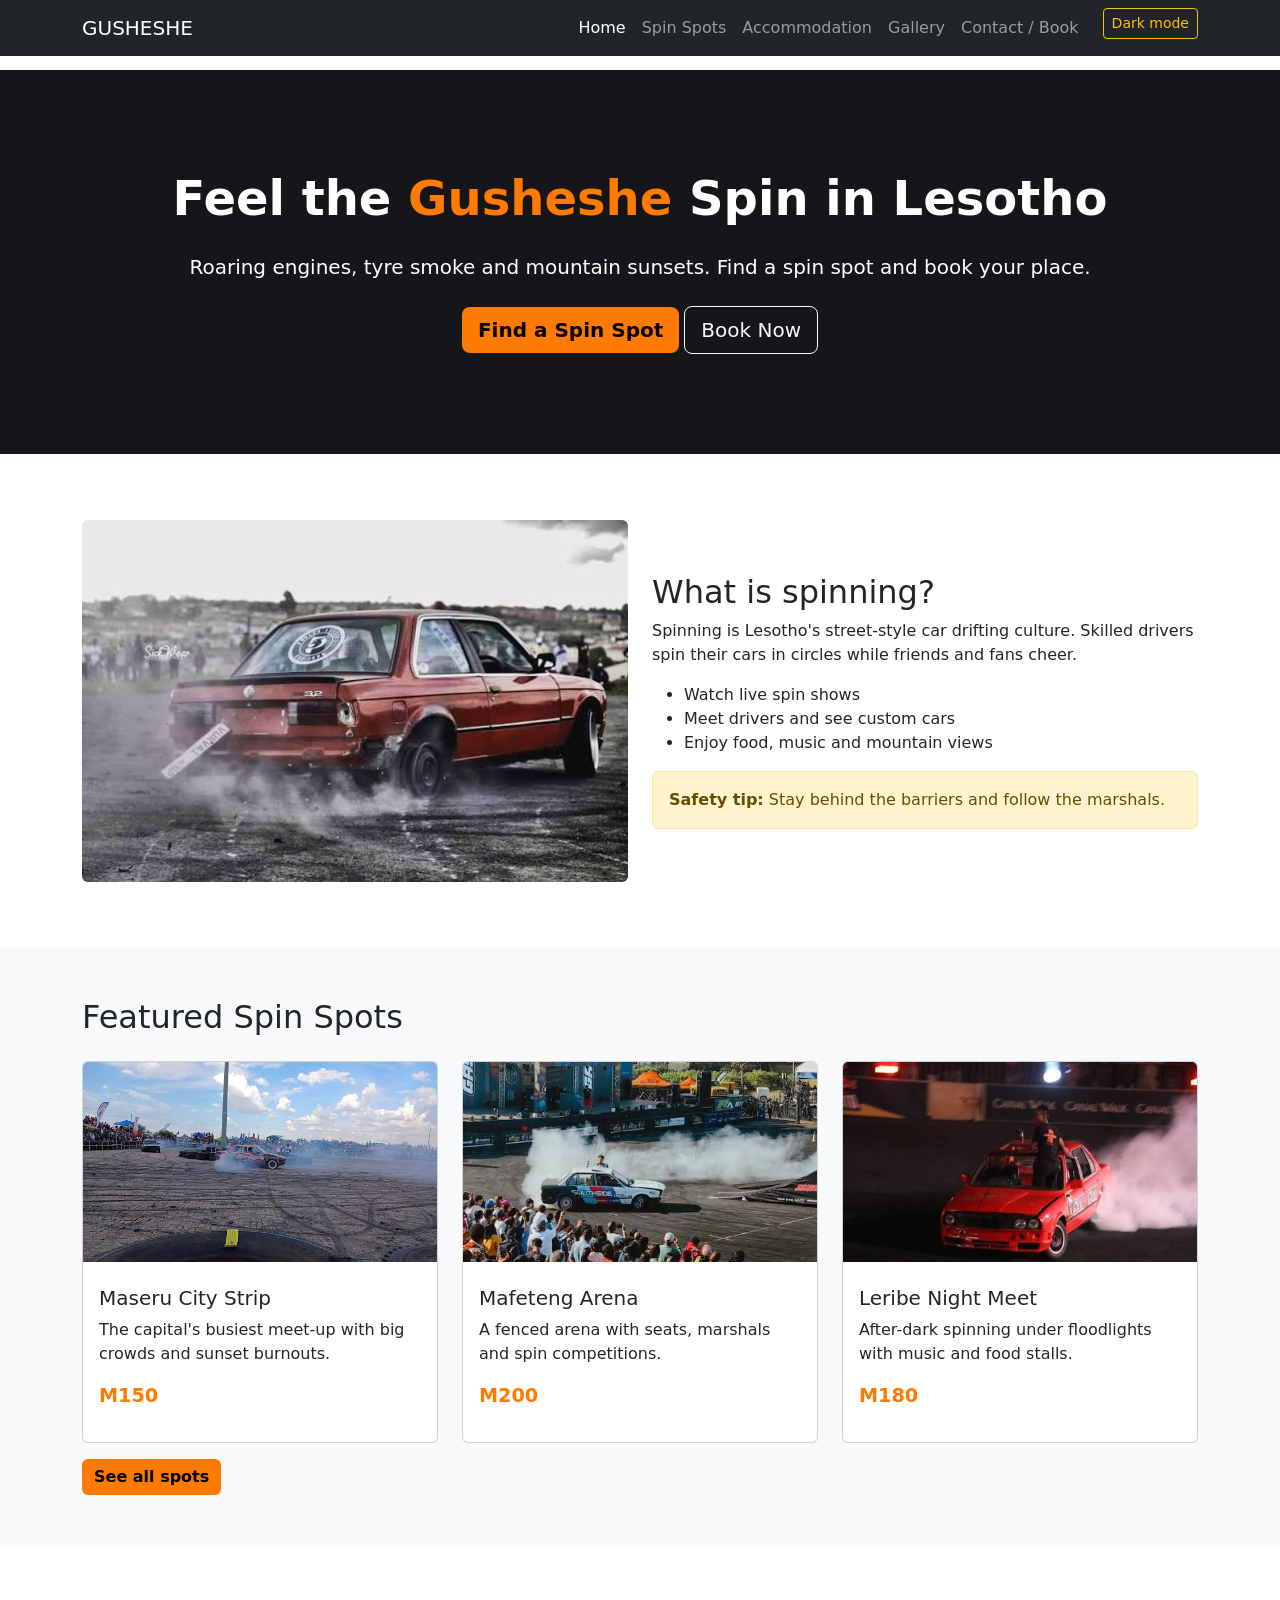
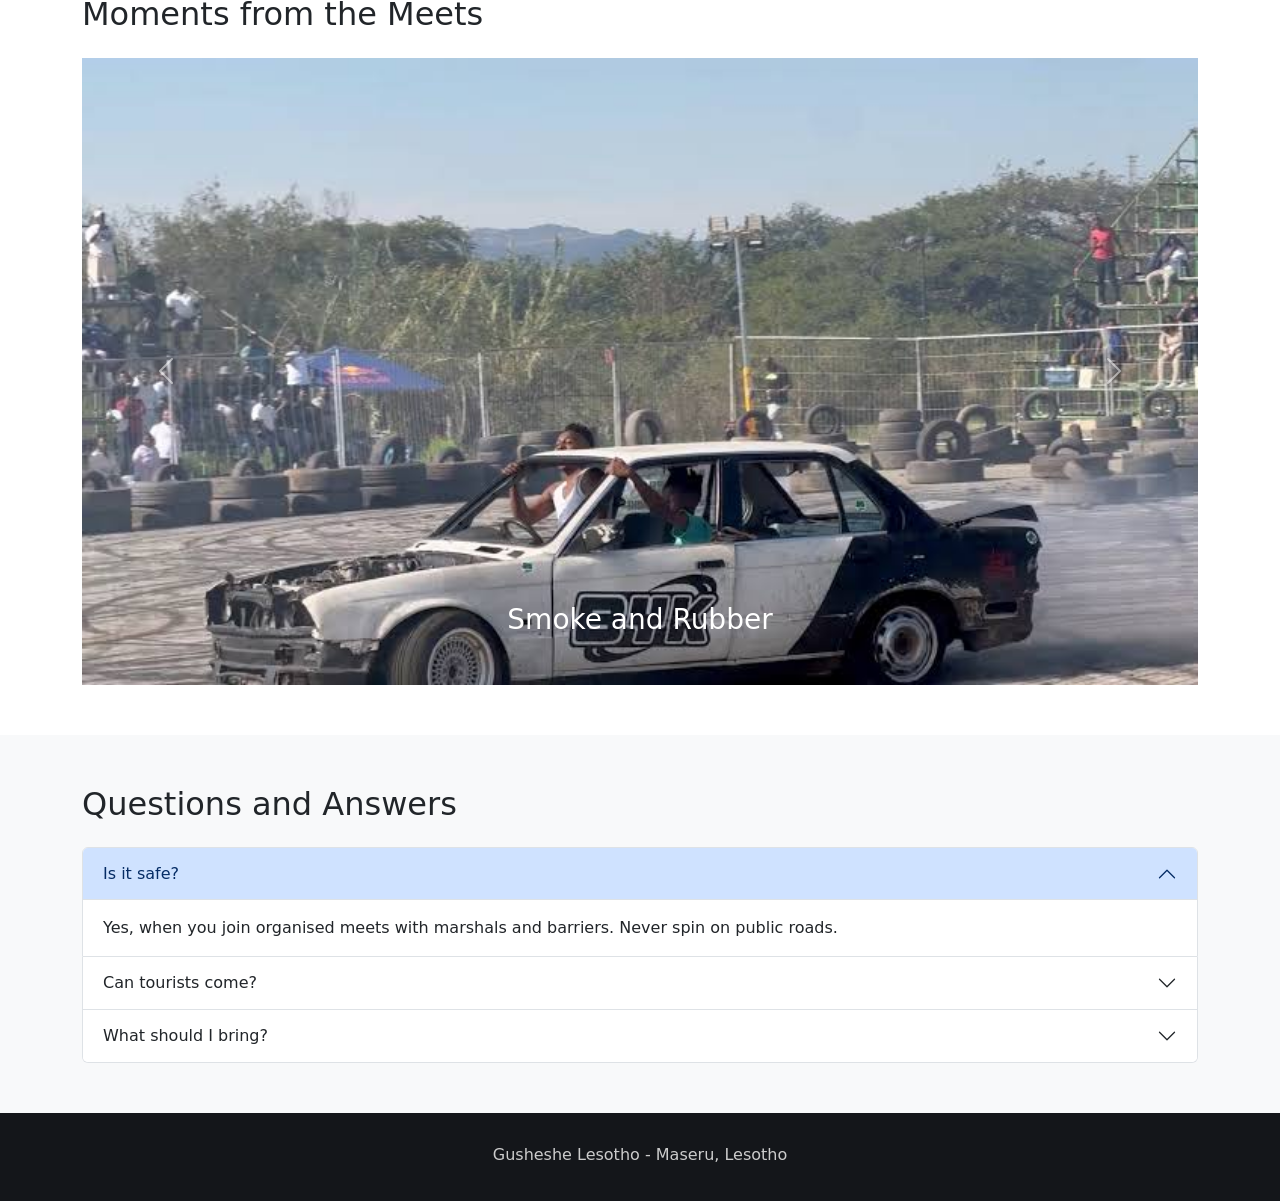
==== index.html @ 42d54eb0 "Add files via upload" ====
<!DOCTYPE html>
<html>
<head>
  <meta charset="UTF-8">
  <meta name="viewport" content="width=device-width, initial-scale=1">
  <title>Gusheshe Lesotho | Home</title>


  <link href="https://cdn.jsdelivr.net/npm/bootstrap@5.3.3/dist/css/bootstrap.min.css" rel="stylesheet">

  <link href="style.css" rel="stylesheet">
</head>
<body>


  <header>
    <nav class="navbar navbar-expand-lg navbar-dark bg-dark fixed-top">
      <div class="container">
        <a class="navbar-brand" href="index.html">GUSHESHE</a>
        <button class="navbar-toggler" type="button" data-bs-toggle="collapse" data-bs-target="#menu" aria-label="Open menu">
          <span class="navbar-toggler-icon"></span>
        </button>
        <div class="collapse navbar-collapse" id="menu">
          <ul class="navbar-nav ms-auto">
            <li class="nav-item"><a class="nav-link active" href="index.html">Home</a></li>
            <li class="nav-item"><a class="nav-link" href="spots.html">Spin Spots</a></li>
            <li class="nav-item"><a class="nav-link" href="stay.html">Accommodation</a></li>
            <li class="nav-item"><a class="nav-link" href="photos.html">Gallery</a></li>
            <li class="nav-item"><a class="nav-link" href="moreInfo.html">Contact / Book</a></li>
            <li class="nav-item"><button id="themeBtn" class="btn btn-outline-warning btn-sm ms-lg-3" type="button">Dark mode</button></li>
          </ul>
        </div>
      </div>
    </nav>
  </header>

  <main>


    <section class="hero">
      <div class="container">
        <h1>Feel the <span>Gusheshe</span> Spin in Lesotho</h1>
        <p class="lead my-4">Roaring engines, tyre smoke and mountain sunsets. Find a spin spot and book your place.</p>
        <a href="spots.html" class="btn btn-orange btn-lg">Find a Spin Spot</a>
        <a href="contact.html" class="btn btn-outline-light btn-lg">Book Now</a>
      </div>
    </section>

    <div class="container mt-3">
      <div id="welcome"></div>   
    </div>

    <section>
      <div class="container">
        <div class="row align-items-center">
          <div class="col-md-6 mb-3">
                        <img src="gusheshee.jpg"  class="img-fluid rounded">
          </div>
          <div class="col-md-6">
            <article>
              <h2>What is spinning?</h2>
              <p>Spinning is Lesotho's street-style car drifting culture. Skilled drivers spin their cars in circles while friends and fans cheer.</p>
              <ul>
                <li>Watch live spin shows</li>
                <li>Meet drivers and see custom cars</li>
                <li>Enjoy food, music and mountain views</li>
              </ul>
              <aside class="alert alert-warning">
                <strong>Safety tip:</strong> Stay behind the barriers and follow the marshals.
              </aside>
            </article>
          </div>
        </div>
      </div>
    </section>


    <section class="bg-body-tertiary">
      <div class="container">
        <h2 class="mb-4">Featured Spin Spots</h2>
        <div class="row">

          <div class="col-md-4 mb-3">
            <div class="card h-100">
             
              <img src="gush.jpg" class="card-img-top" >
              <div class="card-body">
               
                <h3 class="h5 mt-2">Maseru City Strip</h3>
                <p>The capital's busiest meet-up with big crowds and sunset burnouts.</p>
                <p class="price">M150</p>
              </div>
            </div>
          </div>

          <div class="col-md-4 mb-3">
            <div class="card h-100">
            
              <img src="gushe.jpg" class="card-img-top" >
              <div class="card-body">
                
                <h3 class="h5 mt-2">Mafeteng Arena</h3>
                <p>A fenced arena with seats, marshals and spin competitions.</p>
                <p class="price">M200</p>
              </div>
            </div>
          </div>

          <div class="col-md-4 mb-3">
            <div class="card h-100">
           
              <img src="gus.jpg" class="card-img-top" >
              <div class="card-body">
               
                <h3 class="h5 mt-2">Leribe Night Meet</h3>
                <p>After-dark spinning under floodlights with music and food stalls.</p>
                <p class="price">M180</p>
              </div>
            </div>
          </div>

        </div>
        <a href="spots.html" class="btn btn-orange">See all spots</a>
      </div>
    </section>

    <section>
      <div class="container">
        <h2 class="mb-4">Moments from the Meets</h2>
        <div id="slider" class="carousel slide">
          <div class="carousel-inner">

            <div class="carousel-item active">
             
              <img src="bm.jpg" class="d-block w-100" >
              <div class="carousel-caption"><h3>Smoke and Rubber</h3></div>
            </div>
            <div class="carousel-item">
             
              <img src="bmw.jpg" class="d-block w-100" >
              <div class="carousel-caption"><h3>Precision Spins</h3></div>
            </div>
            <div class="carousel-item">
              
              <img src="e.jpg" class="d-block w-100" >
              <div class="carousel-caption"><h3>The Crowd Roars</h3></div>
            </div>

          </div>
          <button class="carousel-control-prev" type="button" data-bs-target="#slider" data-bs-slide="prev">
            <span class="carousel-control-prev-icon"></span><span class="visually-hidden">Previous</span>
          </button>
          <button class="carousel-control-next" type="button" data-bs-target="#slider" data-bs-slide="next">
            <span class="carousel-control-next-icon"></span><span class="visually-hidden">Next</span>
          </button>
        </div>
      </div>
    </section>

    <section class="bg-body-tertiary">
      <div class="container">
        <h2 class="mb-4">Questions and Answers</h2>
        <div class="accordion" id="faq">

          <div class="accordion-item">
            <h3 class="accordion-header">
              <button class="accordion-button" type="button" data-bs-toggle="collapse" data-bs-target="#q1">Is it safe?</button>
            </h3>
            <div id="q1" class="accordion-collapse collapse show" data-bs-parent="#faq">
              <div class="accordion-body">Yes, when you join organised meets with marshals and barriers. Never spin on public roads.</div>
            </div>
          </div>

          <div class="accordion-item">
            <h3 class="accordion-header">
              <button class="accordion-button collapsed" type="button" data-bs-toggle="collapse" data-bs-target="#q2">Can tourists come?</button>
            </h3>
            <div id="q2" class="accordion-collapse collapse" data-bs-parent="#faq">
              <div class="accordion-body">Yes, everyone is welcome. Book on the Contact / Book page.</div>
            </div>
          </div>

          <div class="accordion-item">
            <h3 class="accordion-header">
              <button class="accordion-button collapsed" type="button" data-bs-toggle="collapse" data-bs-target="#q3">What should I bring?</button>
            </h3>
            <div id="q3" class="accordion-collapse collapse" data-bs-parent="#faq">
              <div class="accordion-body">Ear protection, sunscreen, warm clothes for the evening and some cash.</div>
            </div>
          </div>

        </div>
      </div>
    </section>

  </main>


  <footer>
    <div class="container">
      <p class="mb-1">Gusheshe Lesotho - Maseru, Lesotho</p>

    </div>
  </footer>


  <script src="https://cdn.jsdelivr.net/npm/bootstrap@5.3.3/dist/js/bootstrap.bundle.min.js"></script>
  <script src="script.js"></script>
</body>
</html>
---- style.css ----
body {
  padding-top: 70px;            
}


.hero {
  background-color: #14161a;
  color: white;
  padding: 100px 0;
  text-align: center;
}
.hero h1 {
  font-size: 3rem;
  font-weight: bold;
}
.hero span {
  color: #ff7a00;
}

]
.page-title {
  background-color: #14161a;
  color: white;
  padding: 50px 0;
  text-align: center;
}


.btn-orange {
  background-color: #ff7a00;
  color: black;
  font-weight: bold;
  border: none;
}
.btn-orange:hover {
  background-color: #e06c00;
  color: black;
}


section {
  padding: 50px 0;
}


.card img {
  height: 200px;
  object-fit: cover;
}


.gallery-img {
  width: 100%;
  height: 220px;
  object-fit: cover;
  cursor: pointer;
  border-radius: 8px;
}


.price {
  color: #ff7a00;
  font-weight: bold;
  font-size: 1.2rem;
}


.total-box {
  background-color: #0b4ea2;
  color: white;
  text-align: center;
  padding: 15px;
  border-radius: 8px;
}


*, *::before, *::after {
  animation: none !important;
  transition: none !important;
}


footer {
  background-color: #14161a;
  color: #ccc;
  padding: 30px 0;
  text-align: center;
}
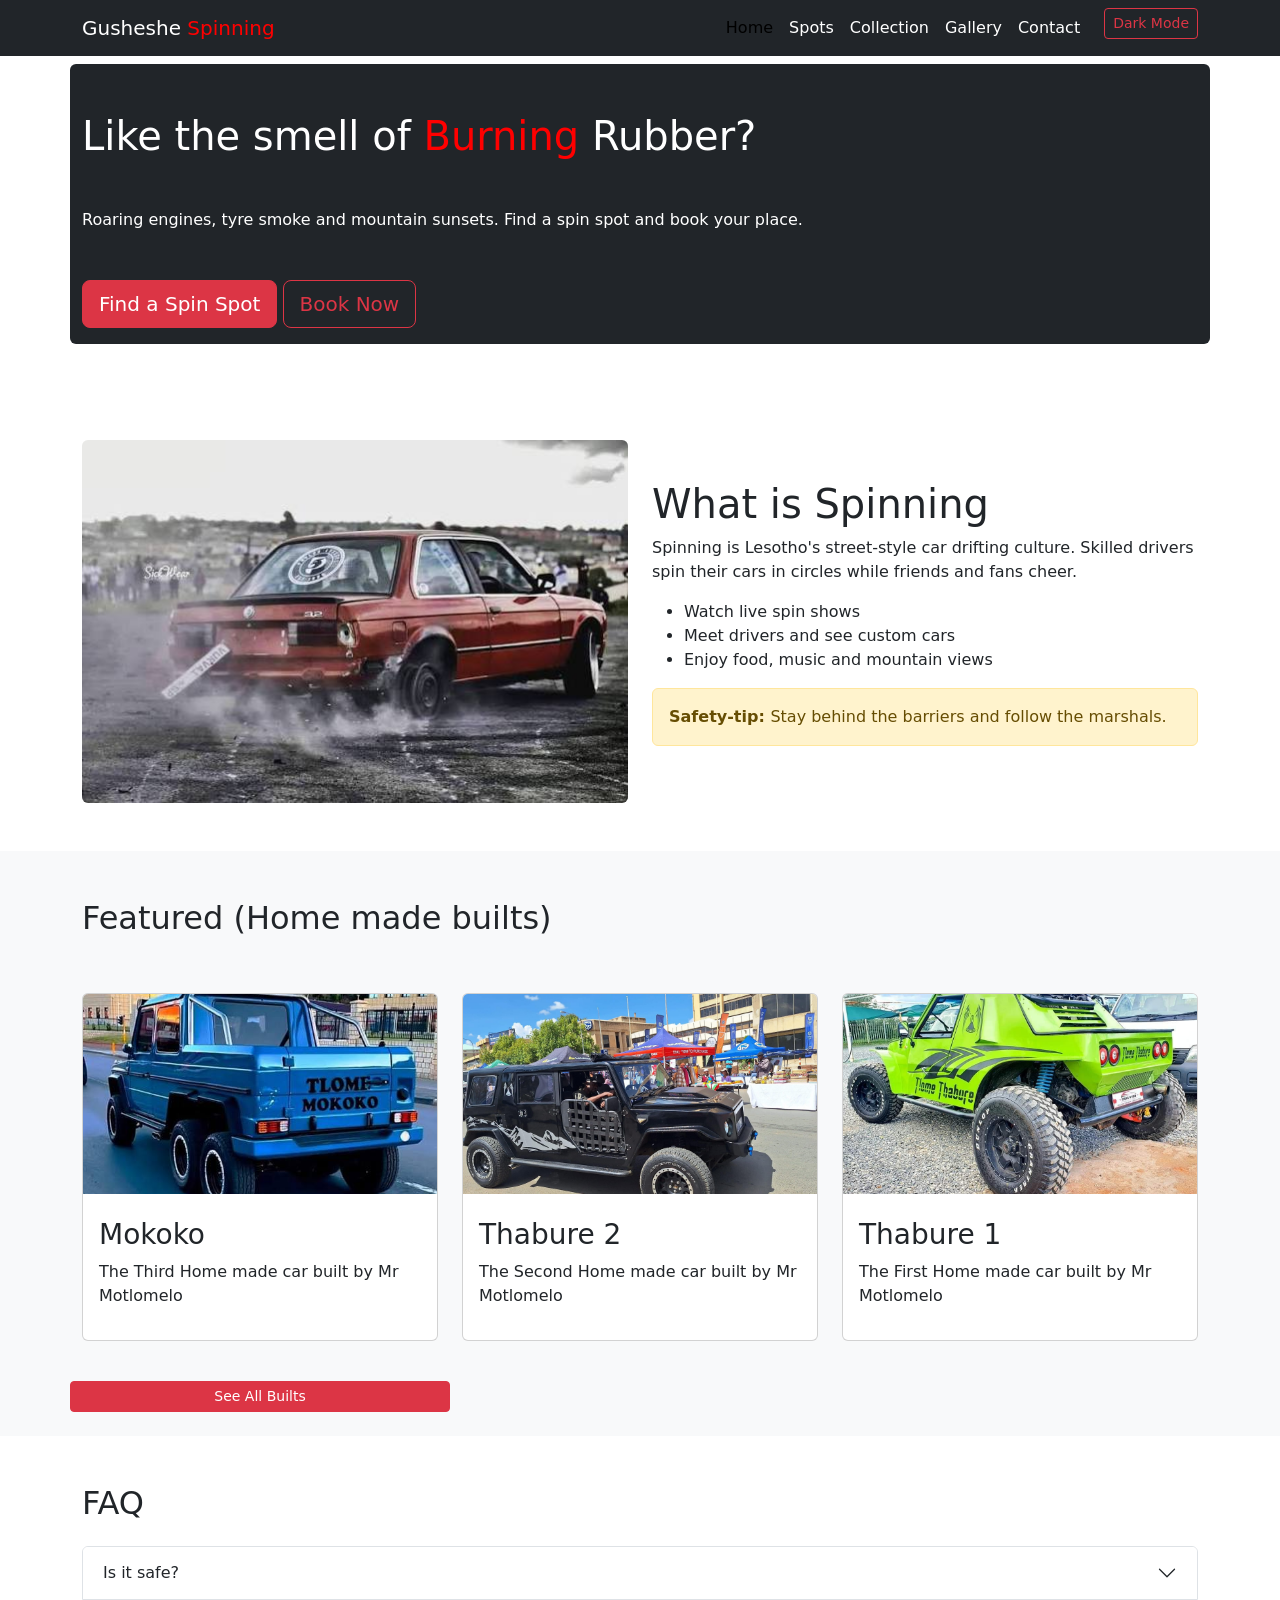
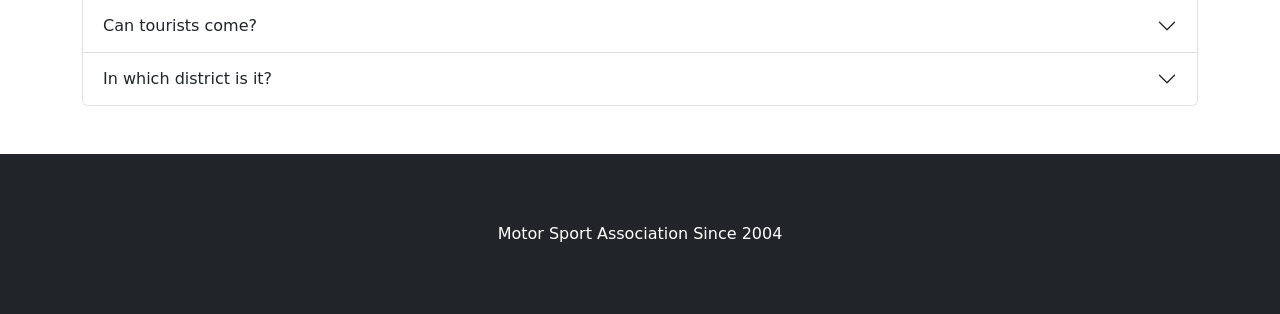
==== commit cf346ca1: "Add files via upload" ====
--- a/index.html
+++ b/index.html
@@ -1,210 +1,231 @@
-<!DOCTYPE html>
-<html>
-<head>
-  <meta charset="UTF-8">
-  <meta name="viewport" content="width=device-width, initial-scale=1">
-  <title>Gusheshe Lesotho | Home</title>
-
-
-  <link href="https://cdn.jsdelivr.net/npm/bootstrap@5.3.3/dist/css/bootstrap.min.css" rel="stylesheet">
-
-  <link href="style.css" rel="stylesheet">
-</head>
-<body>
-
-
-  <header>
-    <nav class="navbar navbar-expand-lg navbar-dark bg-dark fixed-top">
-      <div class="container">
-        <a class="navbar-brand" href="index.html">GUSHESHE</a>
-        <button class="navbar-toggler" type="button" data-bs-toggle="collapse" data-bs-target="#menu" aria-label="Open menu">
-          <span class="navbar-toggler-icon"></span>
-        </button>
-        <div class="collapse navbar-collapse" id="menu">
-          <ul class="navbar-nav ms-auto">
-            <li class="nav-item"><a class="nav-link active" href="index.html">Home</a></li>
-            <li class="nav-item"><a class="nav-link" href="spots.html">Spin Spots</a></li>
-            <li class="nav-item"><a class="nav-link" href="stay.html">Accommodation</a></li>
-            <li class="nav-item"><a class="nav-link" href="photos.html">Gallery</a></li>
-            <li class="nav-item"><a class="nav-link" href="moreInfo.html">Contact / Book</a></li>
-            <li class="nav-item"><button id="themeBtn" class="btn btn-outline-warning btn-sm ms-lg-3" type="button">Dark mode</button></li>
-          </ul>
-        </div>
-      </div>
-    </nav>
-  </header>
-
-  <main>
-
-
-    <section class="hero">
-      <div class="container">
-        <h1>Feel the <span>Gusheshe</span> Spin in Lesotho</h1>
-        <p class="lead my-4">Roaring engines, tyre smoke and mountain sunsets. Find a spin spot and book your place.</p>
-        <a href="spots.html" class="btn btn-orange btn-lg">Find a Spin Spot</a>
-        <a href="contact.html" class="btn btn-outline-light btn-lg">Book Now</a>
-      </div>
-    </section>
-
-    <div class="container mt-3">
-      <div id="welcome"></div>   
-    </div>
-
-    <section>
-      <div class="container">
-        <div class="row align-items-center">
-          <div class="col-md-6 mb-3">
-                        <img src="gusheshee.jpg"  class="img-fluid rounded">
-          </div>
-          <div class="col-md-6">
-            <article>
-              <h2>What is spinning?</h2>
-              <p>Spinning is Lesotho's street-style car drifting culture. Skilled drivers spin their cars in circles while friends and fans cheer.</p>
-              <ul>
-                <li>Watch live spin shows</li>
-                <li>Meet drivers and see custom cars</li>
-                <li>Enjoy food, music and mountain views</li>
-              </ul>
-              <aside class="alert alert-warning">
-                <strong>Safety tip:</strong> Stay behind the barriers and follow the marshals.
-              </aside>
-            </article>
-          </div>
-        </div>
-      </div>
-    </section>
-
-
-    <section class="bg-body-tertiary">
-      <div class="container">
-        <h2 class="mb-4">Featured Spin Spots</h2>
-        <div class="row">
-
-          <div class="col-md-4 mb-3">
-            <div class="card h-100">
-             
-              <img src="gush.jpg" class="card-img-top" >
-              <div class="card-body">
-               
-                <h3 class="h5 mt-2">Maseru City Strip</h3>
-                <p>The capital's busiest meet-up with big crowds and sunset burnouts.</p>
-                <p class="price">M150</p>
-              </div>
-            </div>
-          </div>
-
-          <div class="col-md-4 mb-3">
-            <div class="card h-100">
-            
-              <img src="gushe.jpg" class="card-img-top" >
-              <div class="card-body">
-                
-                <h3 class="h5 mt-2">Mafeteng Arena</h3>
-                <p>A fenced arena with seats, marshals and spin competitions.</p>
-                <p class="price">M200</p>
-              </div>
-            </div>
-          </div>
-
-          <div class="col-md-4 mb-3">
-            <div class="card h-100">
-           
-              <img src="gus.jpg" class="card-img-top" >
-              <div class="card-body">
-               
-                <h3 class="h5 mt-2">Leribe Night Meet</h3>
-                <p>After-dark spinning under floodlights with music and food stalls.</p>
-                <p class="price">M180</p>
-              </div>
-            </div>
-          </div>
-
-        </div>
-        <a href="spots.html" class="btn btn-orange">See all spots</a>
-      </div>
-    </section>
-
-    <section>
-      <div class="container">
-        <h2 class="mb-4">Moments from the Meets</h2>
-        <div id="slider" class="carousel slide">
-          <div class="carousel-inner">
-
-            <div class="carousel-item active">
-             
-              <img src="bm.jpg" class="d-block w-100" >
-              <div class="carousel-caption"><h3>Smoke and Rubber</h3></div>
-            </div>
-            <div class="carousel-item">
-             
-              <img src="bmw.jpg" class="d-block w-100" >
-              <div class="carousel-caption"><h3>Precision Spins</h3></div>
-            </div>
-            <div class="carousel-item">
-              
-              <img src="e.jpg" class="d-block w-100" >
-              <div class="carousel-caption"><h3>The Crowd Roars</h3></div>
-            </div>
-
-          </div>
-          <button class="carousel-control-prev" type="button" data-bs-target="#slider" data-bs-slide="prev">
-            <span class="carousel-control-prev-icon"></span><span class="visually-hidden">Previous</span>
-          </button>
-          <button class="carousel-control-next" type="button" data-bs-target="#slider" data-bs-slide="next">
-            <span class="carousel-control-next-icon"></span><span class="visually-hidden">Next</span>
-          </button>
-        </div>
-      </div>
-    </section>
-
-    <section class="bg-body-tertiary">
-      <div class="container">
-        <h2 class="mb-4">Questions and Answers</h2>
-        <div class="accordion" id="faq">
-
-          <div class="accordion-item">
-            <h3 class="accordion-header">
-              <button class="accordion-button" type="button" data-bs-toggle="collapse" data-bs-target="#q1">Is it safe?</button>
-            </h3>
-            <div id="q1" class="accordion-collapse collapse show" data-bs-parent="#faq">
-              <div class="accordion-body">Yes, when you join organised meets with marshals and barriers. Never spin on public roads.</div>
-            </div>
-          </div>
-
-          <div class="accordion-item">
-            <h3 class="accordion-header">
-              <button class="accordion-button collapsed" type="button" data-bs-toggle="collapse" data-bs-target="#q2">Can tourists come?</button>
-            </h3>
-            <div id="q2" class="accordion-collapse collapse" data-bs-parent="#faq">
-              <div class="accordion-body">Yes, everyone is welcome. Book on the Contact / Book page.</div>
-            </div>
-          </div>
-
-          <div class="accordion-item">
-            <h3 class="accordion-header">
-              <button class="accordion-button collapsed" type="button" data-bs-toggle="collapse" data-bs-target="#q3">What should I bring?</button>
-            </h3>
-            <div id="q3" class="accordion-collapse collapse" data-bs-parent="#faq">
-              <div class="accordion-body">Ear protection, sunscreen, warm clothes for the evening and some cash.</div>
-            </div>
-          </div>
-
-        </div>
-      </div>
-    </section>
-
-  </main>
-
-
-  <footer>
-    <div class="container">
-      <p class="mb-1">Gusheshe Lesotho - Maseru, Lesotho</p>
-
-    </div>
-  </footer>
-
-
-  <script src="https://cdn.jsdelivr.net/npm/bootstrap@5.3.3/dist/js/bootstrap.bundle.min.js"></script>
-  <script src="script.js"></script>
-</body>
-</html>
+<!DOCTYPE html>
+<html>
+<head>
+	<meta charset="utf-8">
+	<meta name="viewport" content="width=device-width, initial-scale=1">
+	<title>Gusheshe Spinning/Home</title>
+
+	<link href="https://cdn.jsdelivr.net/npm/bootstrap@5.3.3/dist/css/bootstrap.min.css" rel="stylesheet">
+
+    <link href="style.css" rel="stylesheet">
+</head>
+<body>
+	<header>
+		<nav class="navbar navbar-expand-lg bg-dark fixed-top">
+			<div class="container">
+				<a class="navbar-brand" href="index.html"> Gusheshe <span>Spinning<span> </a>
+				<button class="navbar-toggler btn btn-danger"
+				        type="button"
+				        data-bs-toggle="collapse"
+				        data-bs-target="#menu"
+				        arial-label="Open menu">
+
+				        <span class="navbar-toggler-icon"></span>
+
+					
+
+
+
+				</button>
+
+			    <div class="collapse navbar-collapse" id="menu">
+			    	<ul class="navbar-nav ms-auto">
+			    		<li class="nav-item">
+			    			<a class="nav-link active" href="index.html"> Home </a>
+			    			<li class="nav-item">
+			    			<a class="nav-link" href="spots.html"> Spots </a>
+			    			<li class="nav-item">
+			    			<a class="nav-link" href="collect.html"> Collection </a>
+			    			<li class="nav-item">
+			    			<a class="nav-link" href="gallery.html"> Gallery </a>
+			    			<li class="nav-item">
+			    			<a class="nav-link" href="contact.html"> Contact </a>
+			    			<li class="nav-item">
+			    			<button id="mode" class="btn btn-outline-danger btn-sm ms-lg-3"> Dark Mode </button>
+
+		</nav>
+
+
+
+	</header>
+
+    <main>
+	   <section class="hero pt-3">
+
+	   	   <div class="container bg-dark rounded">
+
+	   	   	<h1 class="mt-5 pt-5 mb-5"> Like the smell of <span>Burning</span> Rubber?</h1>
+	   	   	<p class="my-5"> Roaring engines, tyre smoke and mountain sunsets. Find a spin spot and book your place.</p>
+	   	   	<a href="spots.html" class="btn btn-danger btn-lg mb-3">Find a Spin Spot</a>
+            <a href="contact.html" class="btn btn-outline-danger btn-lg mb-3">Book Now</a>
+	   	   </div>
+	   	</section>
+	   	<section>
+	   		
+	   		<div class="container mt-5 pt-5 mb-3">
+	   			<div class="row align-items-center">
+	   				<div class="col-md-6">
+	   					<img src="gusheshee.jpg" class="img-fluid rounded">
+	   			</div>
+	   			<div class="col-md-6">
+	   				<article>
+	   					<h1> What is Spinning </h1>
+	   					<p>Spinning is Lesotho's street-style car drifting culture. Skilled drivers spin their cars in circles while friends and fans cheer.</p>
+	   					<ul>
+                           <li>Watch live spin shows</li>
+                           <li>Meet drivers and see custom cars</li>
+                           <li>Enjoy food, music and mountain views</li>
+                        </ul>
+                        <aside class="alert alert-warning">
+                        	<strong> Safety-tip: </strong>
+                        	Stay behind the barriers and follow the marshals.
+                        	
+                        </aside>
+
+	   				</article>
+
+	   		</div>
+	   	</section>
+
+
+	   	
+
+
+
+	   <section class="bg-body-tertiary mt-5">
+
+	   	   <div class="container">
+	   	   	<h2 class="py-5"> Featured (Home made builts) </h2>
+
+	   	   	<div class="row">
+	   	   		<div class="col-md-4 mb-3">
+	   	   			<div class="card h-100 ">
+	   	   				<img src="t1.jpg" class="card-img-top">
+	   	   			
+	   	   			<div class="card-body">
+	   	   				
+	   	   				<h3 class="mt-2"> Mokoko </h3>
+	   	   				<p> The Third Home made car built by Mr Motlomelo</p>
+	   	   			</div>
+	   	   			</div>
+
+	   	   	</div>
+	   	   	<div class="col-md-4 mb-3">
+	   	   			<div class="card h-100">
+	   	   				<img src="t4.jpg" class="card-img-top">
+	   	   			
+	   	   			<div class="card-body">
+	   	   				
+	   	   				<h3 class="mt-2"> Thabure 2 </h3>
+	   	   				<p> The Second Home made car built by Mr Motlomelo</p>
+	   	   			</div>
+	   	   			</div>
+	   	   </div>
+	   	   <div class="col-md-4 mb-3">
+	   	   			<div class="card h-100">
+	   	   				<img src="t2.jpg" class="card-img-top">
+	   	   			
+	   	   			<div class="card-body">
+	   	   				
+	   	   				<h3 class="mt-2"> Thabure 1 </h3>
+	   	   				<p> The First Home made car built by Mr Motlomelo</p>
+	   	   			</div>
+	   	   			</div>
+
+	   	</div>
+	   	<a href="collect.html" class="col-4 btn btn-danger btn-sm my-4 end"> See All Builts </a>
+	   </div>
+
+	   	
+
+	   </section>
+
+	   <section class="mt-5">
+
+	   	 <div class="container">
+	   	 	<h2 class="my-4"> FAQ </h2>
+	   	 	<div class="accordion" id="faq">
+	   	 		<div class="accordion-item">
+	   	 			<h3 class="accordion-header">
+	   	 			<button class="accordion-button collapsed" type="button" data-bs-toggle="collapse" data-bs-target="#q1">Is it safe?</button>
+
+	   	 			
+	   	 		</h3>
+
+	   	 		<div id="q1" class="accordion-collapse collapse " data-bs-parent="#faq">
+	   	 			<div class="accordion-body"> Yes, when you join organised meets with marshals and barriers. Never spin on public roads.
+
+	   	 	</div>
+
+	   	 		
+	   	 	</div>
+
+	   	 		</div>
+	   	 	  <div class="accordion-item">
+	   	 			<h3 class="accordion-header">
+	   	 			<button class="accordion-button collapsed" type="button" data-bs-toggle="collapse" data-bs-target="#q2">Can tourists come?</button>
+
+	   	 			
+	   	 		</h3>
+
+	   	 		<div id="q2" class="accordion-collapse collapse " data-bs-parent="#faq">
+	   	 			<div class="accordion-body"> Yes, everyone is welcome. Book on the Contact / Book page.
+	   	 	</div>
+
+	   	 		
+	   	 	</div>
+
+	   	 		</div>
+	   	 		<div class="accordion-item">
+	   	 			<h3 class="accordion-header">
+	   	 			<button class="accordion-button collapsed" type="button" data-bs-toggle="collapse" data-bs-target="#q3">In which district is it?</button>
+
+	   	 			
+	   	 		</h3>
+
+	   	 		<div id="q3" class="accordion-collapse collapse" data-bs-parent="#faq">
+	   	 			<div class="accordion-body">All districts
+
+	   	 	</div>
+
+	   	 		
+	   	 	</div>
+
+	   	 		</div>
+	   	 		
+	   	 	
+	   	 	
+	   	 	
+	   	 </div>
+
+	   	</div>
+
+
+
+	   	
+
+	   </section>
+
+
+</main>
+
+
+
+
+
+
+
+
+
+
+ <script src="https://cdn.jsdelivr.net/npm/bootstrap@5.3.3/dist/js/bootstrap.bundle.min.js"></script>
+  <script src="script.js"></script>
+</body>
+<footer class="mt-5"> 
+
+
+<div class="container">
+<p class="my-5">	Motor Sport Association Since 2004 </p>
+</div>
+</footer>
+</html>
--- a/style.css
+++ b/style.css
@@ -1,90 +1,35 @@
-
-
-body {
-  padding-top: 70px;            
-}
-
-
-.hero {
-  background-color: #14161a;
-  color: white;
-  padding: 100px 0;
-  text-align: center;
-}
-.hero h1 {
-  font-size: 3rem;
-  font-weight: bold;
-}
-.hero span {
-  color: #ff7a00;
-}
-
-]
-.page-title {
-  background-color: #14161a;
-  color: white;
-  padding: 50px 0;
-  text-align: center;
-}
-
-
-.btn-orange {
-  background-color: #ff7a00;
-  color: black;
-  font-weight: bold;
-  border: none;
-}
-.btn-orange:hover {
-  background-color: #e06c00;
-  color: black;
-}
-
-
-section {
-  padding: 50px 0;
-}
-
-
-.card img {
-  height: 200px;
-  object-fit: cover;
-}
-
-
-.gallery-img {
-  width: 100%;
-  height: 220px;
-  object-fit: cover;
-  cursor: pointer;
-  border-radius: 8px;
-}
-
-
-.price {
-  color: #ff7a00;
-  font-weight: bold;
-  font-size: 1.2rem;
-}
-
-
-.total-box {
-  background-color: #0b4ea2;
-  color: white;
-  text-align: center;
-  padding: 15px;
-  border-radius: 8px;
-}
-
-
-*, *::before, *::after {
-  animation: none !important;
-  transition: none !important;
-}
-
-
-footer {
-  background-color: #14161a;
-  color: #ccc;
-  padding: 30px 0;
-  text-align: center;
-}
+.hero span{
+	color: red;
+}
+.navbar .nav-link{
+	color: white;
+}
+.navbar .navbar-brand{
+	color: white;
+}
+.navbar .navbar-brand span{
+	color: red;
+}
+.hero{
+	color: white;
+}
+footer{
+	background-color: #212529;
+	color: white;
+	text-align: center;
+	padding: 20px;
+}
+.card img {
+  height: 200px;
+  object-fit: cover;
+}
+.gallery-img {
+  width: 100%;
+  height: 220px;
+  object-fit: cover;
+  cursor: pointer;
+  border-radius: 8px;
+}
+.navbar-toggler{
+	  background-color: red;
+}
